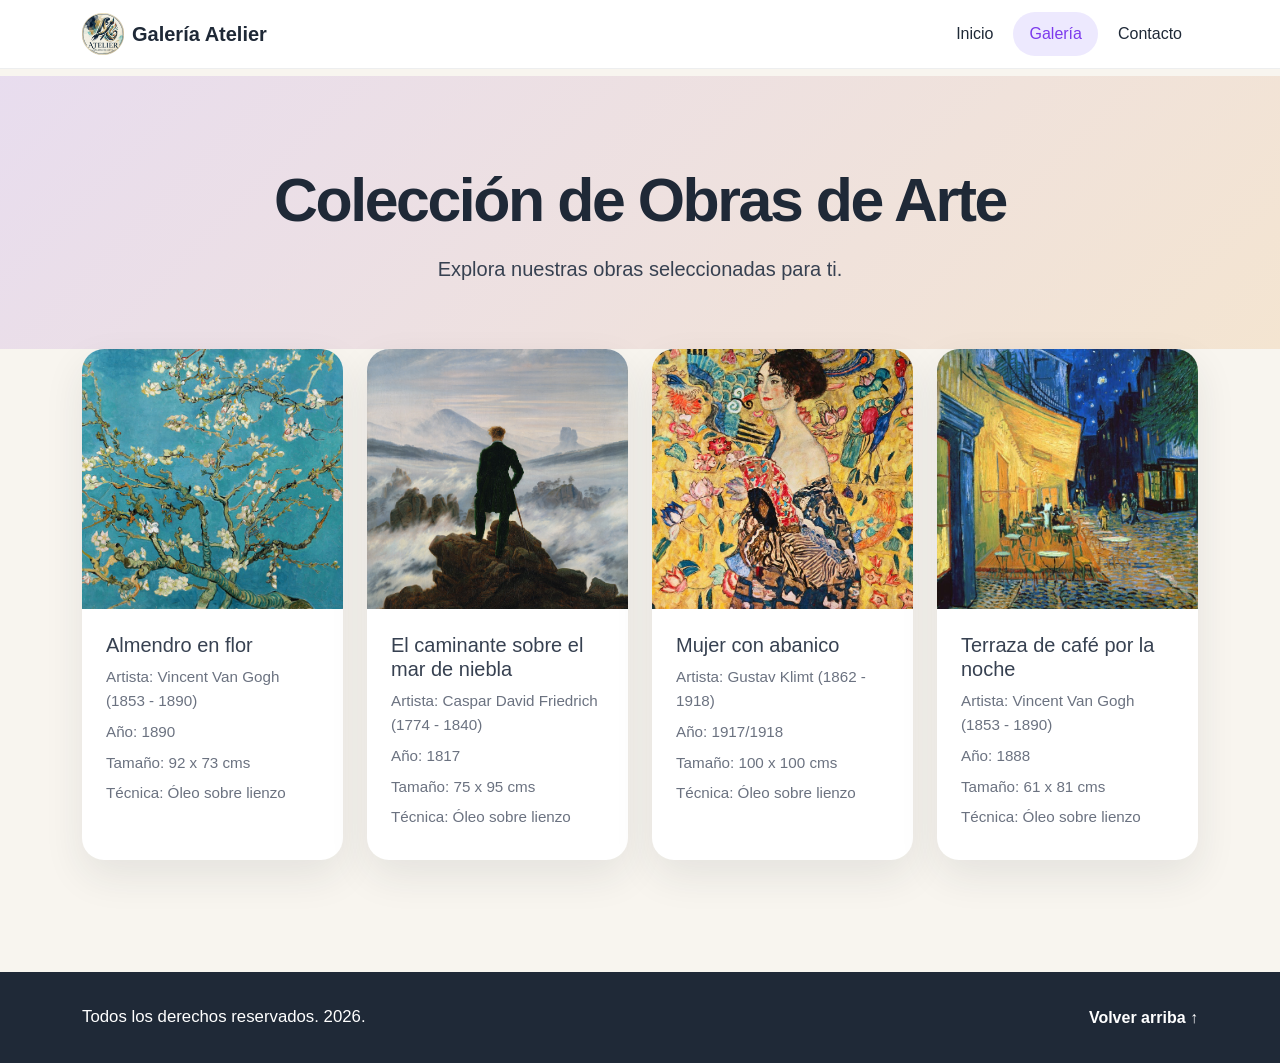
==== galeria.html @ 64c45fc4 "Add files via upload Primera versión del sitio de galería." ====
<!DOCTYPE html>
<html lang="es">
<head>
  <meta charset="UTF-8">
  <meta name="viewport" content="width=device-width, initial-scale=1.0">
  <title>Galería | Galería Atelier</title>
  <link href="https://cdn.jsdelivr.net/npm/bootstrap@5.3.3/dist/css/bootstrap.min.css" rel="stylesheet">
  <link rel="stylesheet" href="estilos.css">
</head>
<body>
  <nav class="navbar navbar-expand-lg fixed-top">
    <div class="container">
      <a class="navbar-brand d-flex align-items-center gap-2" href="index.html" aria-label="Ir a inicio de Galería Atelier">
        <img src="img/Logo Atelier sin fondo.png" alt="Logo Galería Atelier" class="navbar-logo">
        <span>Galería Atelier</span>
      </a>
      <button class="navbar-toggler" type="button" data-bs-toggle="collapse" data-bs-target="#menuPrincipal" aria-controls="menuPrincipal" aria-expanded="false" aria-label="Abrir menú">
        <span class="navbar-toggler-icon"></span>
      </button>
      <div class="collapse navbar-collapse" id="menuPrincipal">
        <ul class="navbar-nav ms-auto mb-2 mb-lg-0">
          <li class="nav-item"><a class="nav-link" href="index.html">Inicio</a></li>
          <li class="nav-item"><a class="nav-link active" aria-current="page" href="galeria.html">Galería</a></li>
          <li class="nav-item"><a class="nav-link" href="contacto.html">Contacto</a></li>
        </ul>
      </div>
    </div>
  </nav>

  <header class="page-header" id="obras">
    <div class="container text-center">
      <h1 class="mt-4 mb-3">Colección de Obras de Arte</h1>
      <p class="lead mx-auto">Explora nuestras obras seleccionadas para ti.</p>
    </div>
  </header>

  <main class="container pb-5">
    <section class="row row-cols-1 row-cols-sm-2 row-cols-lg-4 g-4" aria-label="Galería de obras">
      <div class="col">
        <article class="art-card h-100 gallery-card" role="button" tabindex="0" data-bs-toggle="modal" data-bs-target="#lightboxObras" data-bs-slide-to="0" aria-label="Ampliar Almendro en flor">
          <div class="gallery-frame">
            <img src="img/almendro_floreado.jpg" class="gallery-img" alt="Almendro en flor de Vincent Van Gogh">
            <span class="gallery-overlay">Ampliar</span>
          </div>
          <div class="card-body p-4">
            <h2 class="h5">Almendro en flor</h2>
            <p class="art-meta">Artista: Vincent Van Gogh (1853 - 1890)</p>
            <p class="art-meta">Año: 1890</p>
            <p class="art-meta">Tamaño: 92 x 73 cms</p>
            <p class="art-meta">Técnica: Óleo sobre lienzo</p>
          </div>
        </article>
      </div>
      <div class="col">
        <article class="art-card h-100 gallery-card" role="button" tabindex="0" data-bs-toggle="modal" data-bs-target="#lightboxObras" data-bs-slide-to="1" aria-label="Ampliar El caminante sobre el mar de niebla">
          <div class="gallery-frame">
            <img src="img/caminante.jpg" class="gallery-img" alt="El caminante sobre el mar de niebla de Caspar David Friedrich">
            <span class="gallery-overlay">Ampliar</span>
          </div>
          <div class="card-body p-4">
            <h2 class="h5">El caminante sobre el mar de niebla</h2>
            <p class="art-meta">Artista: Caspar David Friedrich (1774 - 1840)</p>
            <p class="art-meta">Año: 1817</p>
            <p class="art-meta">Tamaño: 75 x 95 cms</p>
            <p class="art-meta">Técnica: Óleo sobre lienzo</p>
          </div>
        </article>
      </div>
      <div class="col">
        <article class="art-card h-100 gallery-card" role="button" tabindex="0" data-bs-toggle="modal" data-bs-target="#lightboxObras" data-bs-slide-to="2" aria-label="Ampliar Mujer con abanico">
          <div class="gallery-frame">
            <img src="img/mujer_abanico.jpg" class="gallery-img" alt="Mujer con abanico de Gustav Klimt">
            <span class="gallery-overlay">Ampliar</span>
          </div>
          <div class="card-body p-4">
            <h2 class="h5">Mujer con abanico</h2>
            <p class="art-meta">Artista: Gustav Klimt (1862 - 1918)</p>
            <p class="art-meta">Año: 1917/1918</p>
            <p class="art-meta">Tamaño: 100 x 100 cms</p>
            <p class="art-meta">Técnica: Óleo sobre lienzo</p>
          </div>
        </article>
      </div>
      <div class="col">
        <article class="art-card h-100 gallery-card" role="button" tabindex="0" data-bs-toggle="modal" data-bs-target="#lightboxObras" data-bs-slide-to="3" aria-label="Ampliar Terraza de café por la noche">
          <div class="gallery-frame">
            <img src="img/terraza_de_cafe.jpg" class="gallery-img" alt="Terraza de café por la noche de Vincent Van Gogh">
            <span class="gallery-overlay">Ampliar</span>
          </div>
          <div class="card-body p-4">
            <h2 class="h5">Terraza de café por la noche</h2>
            <p class="art-meta">Artista: Vincent Van Gogh (1853 - 1890)</p>
            <p class="art-meta">Año: 1888</p>
            <p class="art-meta">Tamaño: 61 x 81 cms</p>
            <p class="art-meta">Técnica: Óleo sobre lienzo</p>
          </div>
        </article>
      </div>
    </section>

    <div class="modal fade" id="lightboxObras" tabindex="-1" aria-labelledby="lightboxTitulo" aria-hidden="true">
      <div class="modal-dialog modal-fullscreen modal-dialog-centered">
        <div class="modal-content lightbox-content">
          <div class="modal-header border-0 px-4 px-md-5 pt-4">
            <div>
              <p class="lightbox-kicker mb-1">Galería Atelier</p>
              <h2 class="modal-title h4" id="lightboxTitulo">Vista ampliada de obras</h2>
            </div>
            <button type="button" class="btn-close btn-close-white" data-bs-dismiss="modal" aria-label="Cerrar"></button>
          </div>
          <div class="modal-body d-flex align-items-center">
            <div id="carouselObras" class="carousel slide w-100" data-bs-ride="false">
              <div class="carousel-inner">
                <div class="carousel-item active">
                  <figure class="lightbox-figure">
                    <img src="img/almendro_floreado.jpg" class="lightbox-img" alt="Almendro en flor de Vincent Van Gogh ampliado">
                    <figcaption class="lightbox-caption">
                      <strong>Almendro en flor</strong><span>Vincent Van Gogh · 1890 · Óleo sobre lienzo</span>
                    </figcaption>
                  </figure>
                </div>
                <div class="carousel-item">
                  <figure class="lightbox-figure">
                    <img src="img/caminante.jpg" class="lightbox-img" alt="El caminante sobre el mar de niebla ampliado">
                    <figcaption class="lightbox-caption">
                      <strong>El caminante sobre el mar de niebla</strong><span>Caspar David Friedrich · 1817 · Óleo sobre lienzo</span>
                    </figcaption>
                  </figure>
                </div>
                <div class="carousel-item">
                  <figure class="lightbox-figure">
                    <img src="img/mujer_abanico.jpg" class="lightbox-img" alt="Mujer con abanico de Gustav Klimt ampliada">
                    <figcaption class="lightbox-caption">
                      <strong>Mujer con abanico</strong><span>Gustav Klimt · 1917/1918 · Óleo sobre lienzo</span>
                    </figcaption>
                  </figure>
                </div>
                <div class="carousel-item">
                  <figure class="lightbox-figure">
                    <img src="img/terraza_de_cafe.jpg" class="lightbox-img" alt="Terraza de café por la noche ampliada">
                    <figcaption class="lightbox-caption">
                      <strong>Terraza de café por la noche</strong><span>Vincent Van Gogh · 1888 · Óleo sobre lienzo</span>
                    </figcaption>
                  </figure>
                </div>
              </div>
              <button class="carousel-control-prev lightbox-control" type="button" data-bs-target="#carouselObras" data-bs-slide="prev" aria-label="Obra anterior">
                <span class="carousel-control-prev-icon" aria-hidden="true"></span>
              </button>
              <button class="carousel-control-next lightbox-control" type="button" data-bs-target="#carouselObras" data-bs-slide="next" aria-label="Obra siguiente">
                <span class="carousel-control-next-icon" aria-hidden="true"></span>
              </button>
              <div class="carousel-indicators lightbox-indicators">
                <button type="button" data-bs-target="#carouselObras" data-bs-slide-to="0" class="active" aria-current="true" aria-label="Almendro en flor"></button>
                <button type="button" data-bs-target="#carouselObras" data-bs-slide-to="1" aria-label="El caminante sobre el mar de niebla"></button>
                <button type="button" data-bs-target="#carouselObras" data-bs-slide-to="2" aria-label="Mujer con abanico"></button>
                <button type="button" data-bs-target="#carouselObras" data-bs-slide-to="3" aria-label="Terraza de café por la noche"></button>
              </div>
            </div>
          </div>
        </div>
      </div>
    </div>
  </main>



  <footer class="footer">
    <div class="container d-flex flex-column flex-md-row justify-content-between align-items-center gap-2">
      <p>Todos los derechos reservados. 2026.</p>
      <a href="#obras" class="back-top">Volver arriba ↑</a>
    </div>
  </footer>

  <script src="https://cdn.jsdelivr.net/npm/bootstrap@5.3.3/dist/js/bootstrap.bundle.min.js"></script>

  <script>
    const lightbox = document.getElementById('lightboxObras');
    if (lightbox) {
      lightbox.addEventListener('show.bs.modal', event => {
        const trigger = event.relatedTarget;
        const slideIndex = trigger?.getAttribute('data-bs-slide-to') || 0;
        const carouselElement = document.getElementById('carouselObras');
        const carousel = bootstrap.Carousel.getOrCreateInstance(carouselElement, { interval: false });
        carousel.to(Number(slideIndex));
      });
    }
  </script>
</body>
</html>
---- estilos.css ----
:root {
  --color-fondo: #f8f5ef;
  --color-principal: #1f2937;
  --color-secundario: #7c3aed;
  --color-acento: #d97706;
  --color-claro: #ffffff;
  --color-texto: #374151;
  --color-muted: #6b7280;
  --color-suave: #ede9fe;
  --sombra-suave: 0 16px 40px rgba(31, 41, 55, 0.09);
  --sombra-media: 0 22px 55px rgba(31, 41, 55, 0.15);
  --radio-card: 22px;
  --transicion: 0.4s ease;
}

* {
  box-sizing: border-box;
}

html {
  scroll-behavior: smooth;
}

body {
  margin: 0;
  font-family: 'Segoe UI', Arial, sans-serif;
  background: var(--color-fondo);
  color: var(--color-texto);
  line-height: 1.6;
  padding-top: 76px;
}

h1,
h2,
h3,
.navbar-brand {
  color: var(--color-principal);
  font-weight: 700;
}

h1 {
  font-size: clamp(2rem, 5vw, 3.8rem);
  letter-spacing: -0.04em;
}

h2 {
  font-size: clamp(1.6rem, 3vw, 2.4rem);
}

h3 {
  font-size: 1.25rem;
}

p {
  font-size: 1.05rem;
  margin-bottom: 1rem;
}

a {
  color: var(--color-secundario);
  font-weight: 600;
  text-decoration: none;
  transition: color var(--transicion), background-color var(--transicion), transform var(--transicion);
}

a:hover {
  color: var(--color-acento);
}

/* Navbar */
.navbar {
  background: rgba(255, 255, 255, 0.96);
  backdrop-filter: blur(10px);
  border-bottom: 1px solid rgba(31, 41, 55, 0.08);
}

.navbar-brand {
  color: var(--color-principal) !important;
}

.navbar-logo {
  width: 42px;
  height: 42px;
  object-fit: contain;
}

.nav-link {
  color: var(--color-principal) !important;
  border-radius: 999px;
  padding: 0.55rem 1rem !important;
  margin-left: 0.25rem;
}

.nav-link:hover,
.nav-link.active {
  background-color: var(--color-suave);
  color: var(--color-secundario) !important;
}

/* Encabezados */
.hero,
.page-header,
.contact-hero {
  background: linear-gradient(135deg, rgba(124, 58, 237, 0.13), rgba(217, 119, 6, 0.13));
}

.hero {
  min-height: 48vh;
  display: flex;
  align-items: center;
  padding: 4rem 0;
}

.hero-card {
  background: rgba(255, 255, 255, 0.9);
  border: 1px solid rgba(255, 255, 255, 0.8);
  border-radius: 28px;
  box-shadow: 0 24px 60px rgba(31, 41, 55, 0.12);
  padding: clamp(2rem, 5vw, 4rem);
}

.hero-logo {
  width: min(150px, 45vw);
  height: auto;
  filter: drop-shadow(0 14px 24px rgba(31, 41, 55, 0.16));
}

.hero-description,
.lead {
  max-width: 720px;
  color: var(--color-texto);
}

.page-header {
  padding: 4rem 0 3rem;
}

.page-header-logo {
  width: min(130px, 42vw);
  height: auto;
  filter: drop-shadow(0 14px 24px rgba(31, 41, 55, 0.16));
}

.badge-art {
  display: inline-block;
  background: var(--color-suave);
  color: var(--color-secundario);
  border-radius: 999px;
  padding: 0.45rem 0.8rem;
  font-weight: 900;
}

.section-title {
  position: relative;
  display: inline-block;
  margin-bottom: 1.5rem;
}

.section-title::after {
  content: '';
  position: absolute;
  left: 0;
  bottom: -8px;
  width: 70px;
  height: 4px;
  border-radius: 999px;
  background: var(--color-acento);
}

.about-text p {
  text-align: justify;
  line-height: 1.8;
}

/* Componentes reutilizables */
.feature-card,
.art-card,
.contact-card,
.video-card {
  background: var(--color-claro);
  border: 0;
  border-radius: var(--radio-card);
  box-shadow: var(--sombra-suave);
  overflow: hidden;
  transition: transform var(--transicion), box-shadow var(--transicion);
}

.feature-card:hover,
.art-card:hover,
.contact-card:hover {
  transform: translateY(-6px);
  box-shadow: var(--sombra-media);
}

.icon-circle {
  width: 58px;
  height: 58px;
  border-radius: 50%;
  background: var(--color-suave);
  color: var(--color-secundario);
  display: inline-flex;
  align-items: center;
  justify-content: center;
  font-size: 1.6rem;
  margin-bottom: 1rem;
}

.btn-art {
  background: var(--color-secundario);
  color: var(--color-claro);
  border: none;
  border-radius: 999px;
  padding: 0.8rem 1.4rem;
  font-weight: 700;
  transition: background-color var(--transicion), transform var(--transicion);
}

.btn-art:hover {
  background: var(--color-acento);
  color: var(--color-claro);
  transform: translateY(-2px);
}

.btn-outline-art {
  color: var(--color-secundario);
  border: 2px solid var(--color-secundario);
  border-radius: 999px;
  padding: 0.72rem 1.35rem;
  font-weight: 700;
}

.btn-outline-art:hover {
  background: var(--color-secundario);
  color: var(--color-claro);
  transform: translateY(-2px);
}

/* Video */
.video-card {
  height: 100%;
  padding: 28px;
}

.video-card iframe {
  border: 0;
  border-radius: 14px;
}

.video-text {
  color: var(--color-muted);
  font-size: 1rem;
  line-height: 1.6;
  margin-bottom: 1.5rem;
}

/* Galería */
.gallery-card {
  cursor: pointer;
  outline: none;
}

.gallery-card:focus-visible {
  box-shadow: 0 0 0 0.25rem rgba(124, 58, 237, 0.28), var(--sombra-media);
}

.gallery-frame {
  position: relative;
  overflow: hidden;
}

.gallery-frame::after {
  content: '';
  position: absolute;
  inset: 0;
  background: linear-gradient(180deg, transparent 35%, rgba(31, 41, 55, 0.74));
  opacity: 0;
  transition: opacity var(--transicion);
}

.gallery-img {
  width: 100%;
  height: 260px;
  object-fit: cover;
  transition: transform 0.45s ease, filter 0.45s ease;
}

.gallery-card:hover .gallery-frame::after,
.gallery-card:focus-visible .gallery-frame::after {
  opacity: 1;
}

.gallery-card:hover .gallery-img,
.gallery-card:focus-visible .gallery-img {
  transform: scale(1.08);
}

.gallery-overlay {
  position: absolute;
  left: 1rem;
  right: 1rem;
  bottom: 1rem;
  z-index: 2;
  display: inline-flex;
  justify-content: center;
  align-items: center;
  min-height: 44px;
  padding: 0.6rem 1rem;
  border-radius: 999px;
  background: rgba(255, 255, 255, 0.92);
  color: var(--color-principal);
  font-weight: 800;
  opacity: 0;
  transform: translateY(18px);
  transition: transform var(--transicion), opacity var(--transicion), background-color var(--transicion);
}

.gallery-card:hover .gallery-overlay,
.gallery-card:focus-visible .gallery-overlay {
  opacity: 1;
  transform: translateY(0);
}

.art-meta {
  color: var(--color-muted);
  font-size: 0.95rem;
  margin-bottom: 0.4rem;
}

.lightbox-content {
  background: radial-gradient(circle at top, rgba(124, 58, 237, 0.35), transparent 32%), rgba(15, 23, 42, 0.98);
  color: var(--color-claro);
}

.lightbox-kicker {
  color: #c4b5fd;
  font-size: 0.85rem;
  font-weight: 800;
  letter-spacing: 0.12em;
  text-transform: uppercase;
}

.lightbox-figure {
  width: min(1100px, 92vw);
  margin: 0 auto;
  text-align: center;
}

.lightbox-img {
  width: auto;
  max-width: 100%;
  max-height: 72vh;
  object-fit: contain;
  border-radius: 22px;
  box-shadow: 0 30px 90px rgba(0, 0, 0, 0.45);
}

.lightbox-caption {
  width: min(900px, 90vw);
  margin: 1rem auto 0;
  padding: 1rem 1.25rem;
  border-radius: 18px;
  background: rgba(255, 255, 255, 0.1);
  backdrop-filter: blur(8px);
}

.lightbox-caption strong,
.lightbox-caption span {
  display: block;
}

.lightbox-caption strong {
  color: var(--color-claro);
  font-size: clamp(1.1rem, 2vw, 1.45rem);
}

.lightbox-caption span {
  color: #e5e7eb;
  font-size: 0.95rem;
}

.lightbox-control {
  width: 8%;
}

.lightbox-indicators {
  position: static;
  margin-top: 1rem;
}

.lightbox-indicators [data-bs-target] {
  width: 12px;
  height: 12px;
  border-radius: 50%;
}

/* Contacto */
.contact-hero-text {
  max-width: 760px;
  color: var(--color-texto);
  font-size: 1.15rem;
}

.contact-intro,
.form-note {
  color: var(--color-muted);
  font-size: 1rem;
}

.form-label {
  color: var(--color-principal);
  font-weight: 700;
}

.form-control,
.form-select {
  border: 1px solid #d1d5db;
  border-radius: 14px;
  padding: 0.8rem 1rem;
  transition: border-color var(--transicion), box-shadow var(--transicion);
}

.form-control:focus,
.form-select:focus {
  border-color: var(--color-secundario);
  box-shadow: 0 0 0 0.25rem rgba(124, 58, 237, 0.16);
}

.info-list {
  list-style: none;
  margin-bottom: 0;
  padding-left: 0;
}

.info-list li {
  border-bottom: 1px solid rgba(31, 41, 55, 0.08);
  padding: 0.6rem 0;
}

.contact-info-card {
  position: relative;
}

.contact-info-card::before {
  content: '';
  position: absolute;
  top: 0;
  right: 0;
  width: 160px;
  height: 160px;
  background: var(--color-suave);
  border-radius: 0 0 0 100%;
  z-index: 0;
}

.contact-info-card > * {
  position: relative;
  z-index: 1;
}

.contact-logo {
  width: min(260px, 80%);
  height: auto;
  padding: 1rem;
  border-radius: 24px;
  background: rgba(255, 255, 255, 0.72);
  filter: drop-shadow(0 12px 22px rgba(31, 41, 55, 0.16));
}

.contact-info-list li {
  font-size: 1rem;
  line-height: 1.6;
}

.contact-highlight {
  background: var(--color-suave);
  border-radius: 18px;
  color: var(--color-principal);
  padding: 1rem 1.2rem;
}

.contact-highlight strong,
.contact-highlight span {
  display: block;
}

.mensaje-confirmacion {
  display: none;
  padding: 1rem 1.25rem;
  border-radius: 16px;
  color: #14532d;
  background-color: #dcfce7;
  border: 1px solid #86efac;
  font-weight: 700;
  line-height: 1.5;
  box-shadow: 0 12px 30px rgba(20, 83, 45, 0.12);
}

.mensaje-confirmacion.mostrar {
  display: block;
  animation: aparecerMensaje 0.4s ease;
}

@keyframes aparecerMensaje {
  from {
    opacity: 0;
    transform: translateY(10px);
  }

  to {
    opacity: 1;
    transform: translateY(0);
  }
}

/* Footer */
.footer {
  background: var(--color-principal);
  color: var(--color-claro);
  margin-top: 4rem;
  padding: 2rem 0;
}

.footer p,
.footer a {
  color: var(--color-claro);
  margin: 0;
}

.back-top {
  display: inline-flex;
  align-items: center;
  gap: 0.4rem;
}

@media (max-width: 991px) {
  .video-card {
    margin-top: 1rem;
  }
}

@media (max-width: 768px) {
  body {
    padding-top: 68px;
  }

  .hero {
    min-height: auto;
    padding: 3.5rem 0;
  }

  .page-header {
    padding: 3rem 0 2.25rem;
  }

  .gallery-img {
    height: 220px;
  }

  .nav-link {
    margin: 0.25rem 0;
  }

  .about-text p {
    text-align: left;
  }
}

@media (max-width: 576px) {
  .lightbox-control {
    width: 15%;
  }

  .lightbox-img {
    max-height: 58vh;
  }

  .video-card {
    padding: 22px;
  }
}
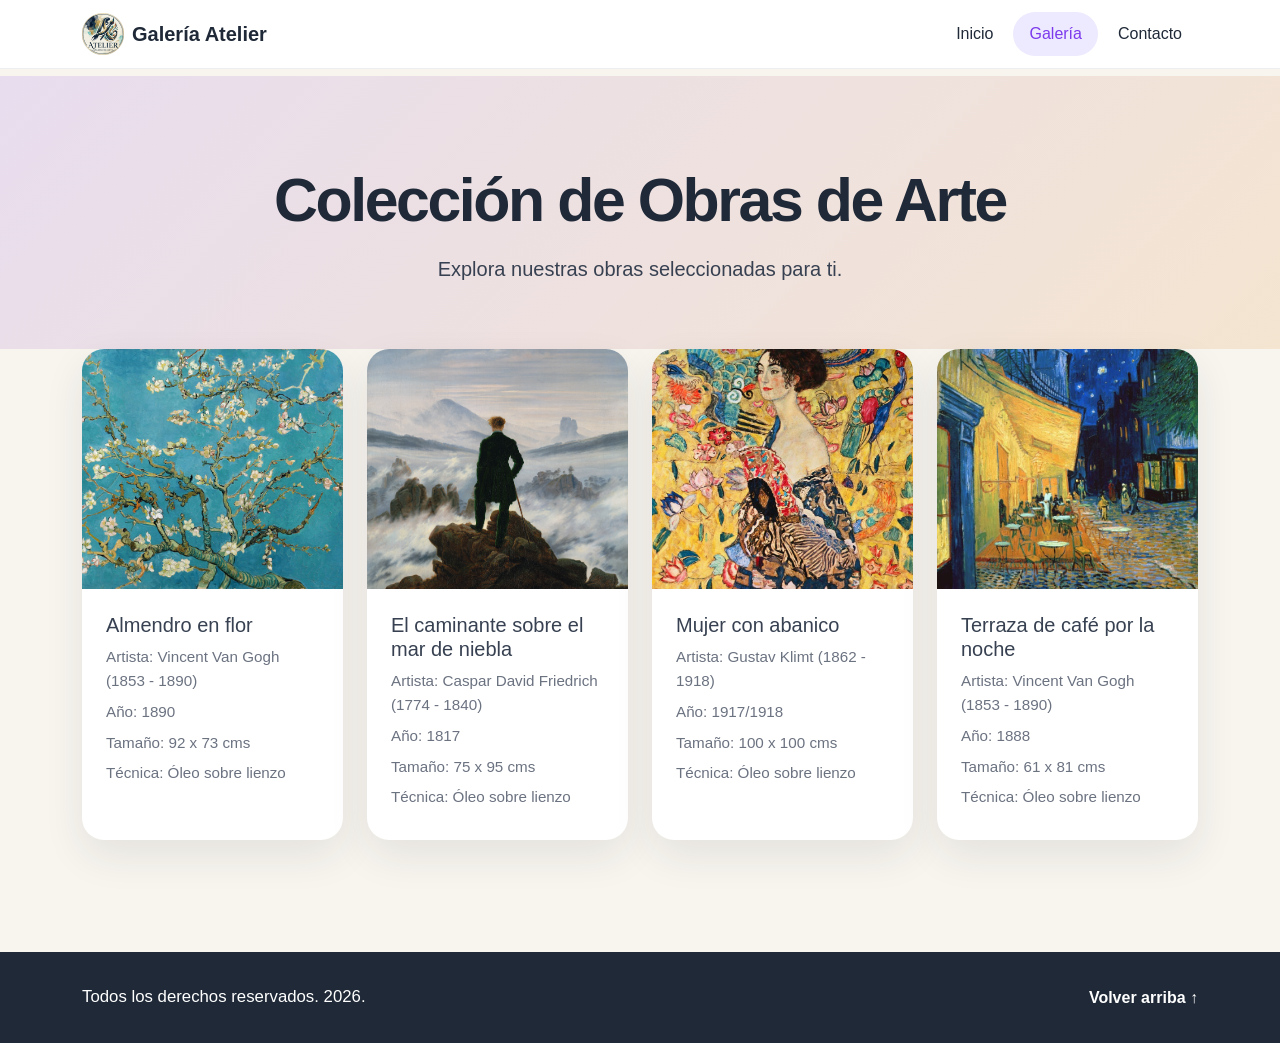
==== commit 0514ca47: "Add files via upload" ====
--- a/galeria.html
+++ b/galeria.html
@@ -35,7 +35,7 @@
   </header>
 
   <main class="container pb-5">
-    <section class="row row-cols-1 row-cols-sm-2 row-cols-lg-4 g-4" aria-label="Galería de obras">
+    <section class="row row-cols-1 row-cols-md-2 row-cols-xl-4 g-4" aria-label="Galería de obras">
       <div class="col">
         <article class="art-card h-100 gallery-card" role="button" tabindex="0" data-bs-toggle="modal" data-bs-target="#lightboxObras" data-bs-slide-to="0" aria-label="Ampliar Almendro en flor">
           <div class="gallery-frame">
--- a/estilos.css
+++ b/estilos.css
@@ -279,8 +279,10 @@
 
 .gallery-img {
   width: 100%;
-  height: 260px;
+  height: 240px;
   object-fit: cover;
+  object-position: center;
+  display: block;
   transition: transform 0.45s ease, filter 0.45s ease;
 }
 
@@ -537,6 +539,15 @@
     margin-top: 1rem;
   }
 }
+@media (max-width: 991px) {
+  .gallery-img {
+    height: 240px;
+  }
+
+  .video-card {
+    margin-top: 1rem;
+  }
+}
 
 @media (max-width: 768px) {
   body {
@@ -548,6 +559,18 @@
     padding: 3.5rem 0;
   }
 
+  @media (max-width: 768px) {
+  .gallery-img {
+    height: 220px;
+  }
+}
+
+@media (max-width: 576px) {
+  .gallery-img {
+    height: 210px;
+  }
+}
+
   .page-header {
     padding: 3rem 0 2.25rem;
   }
